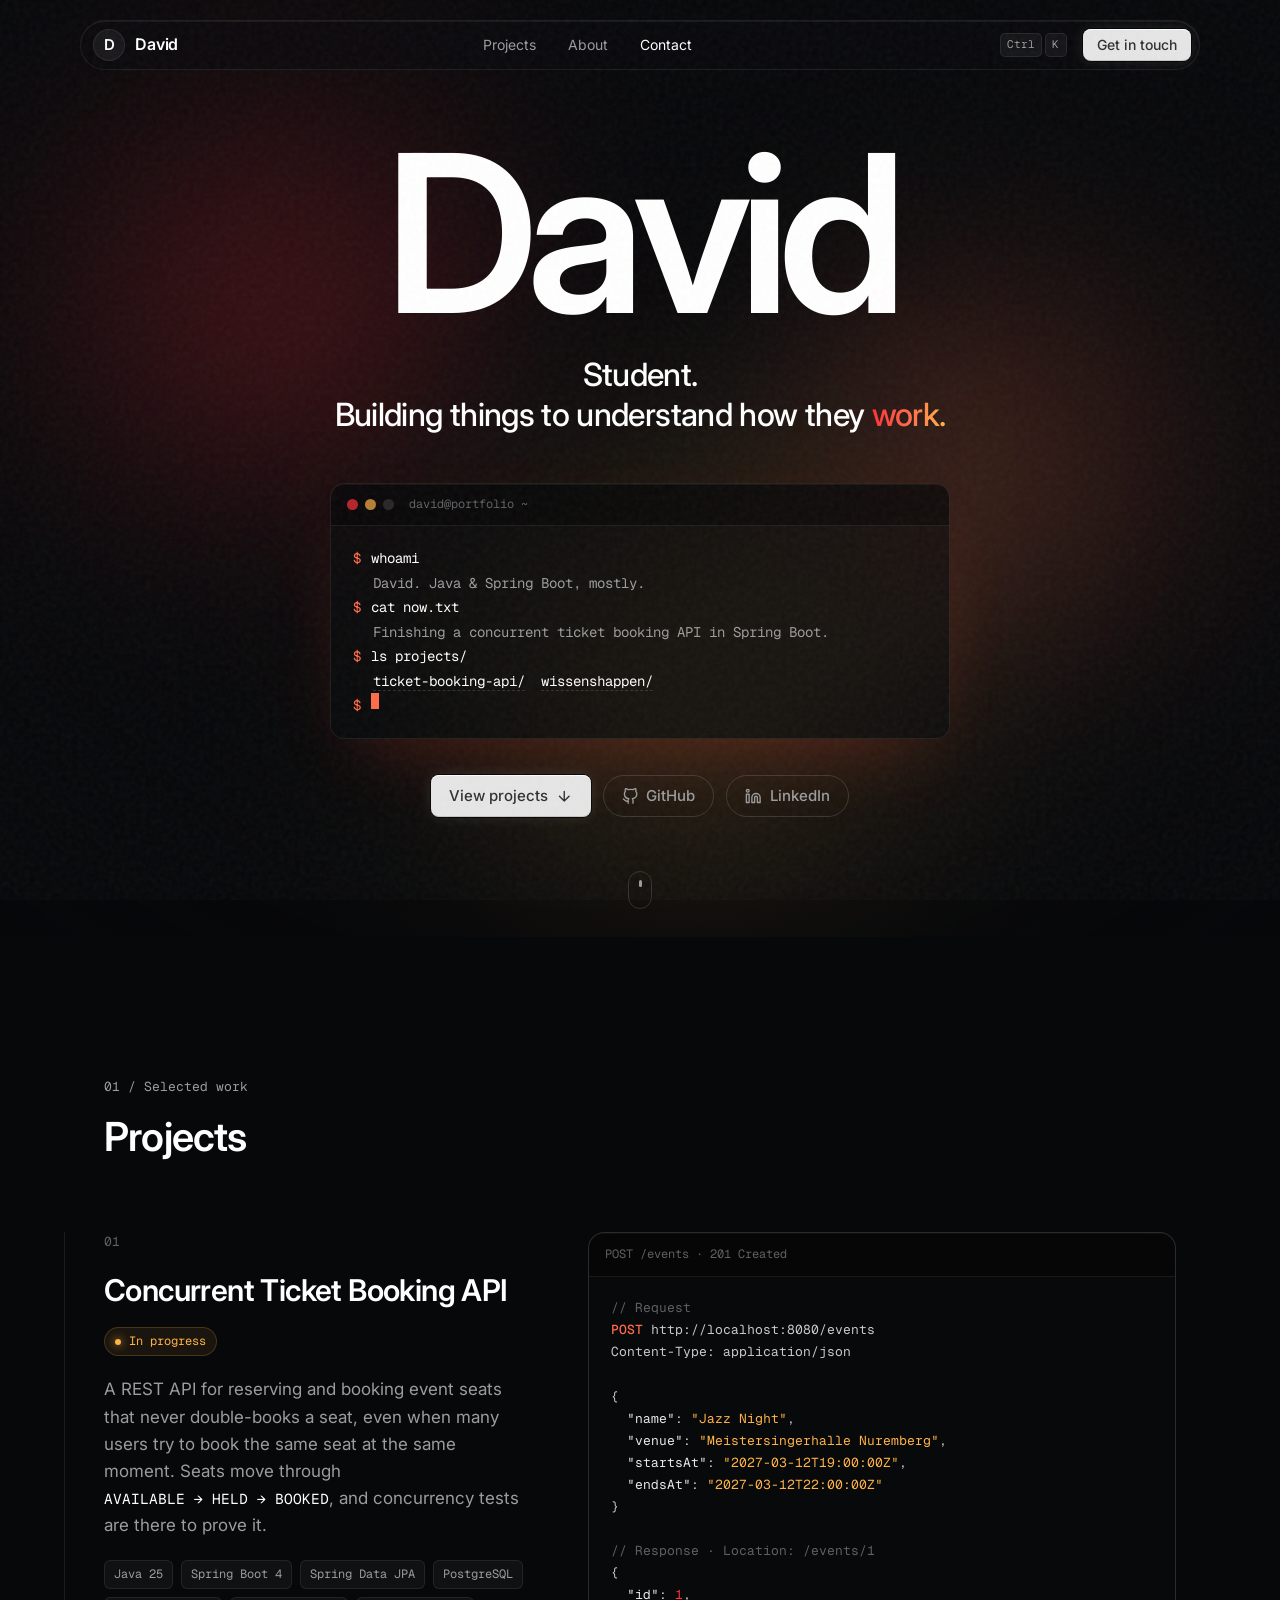
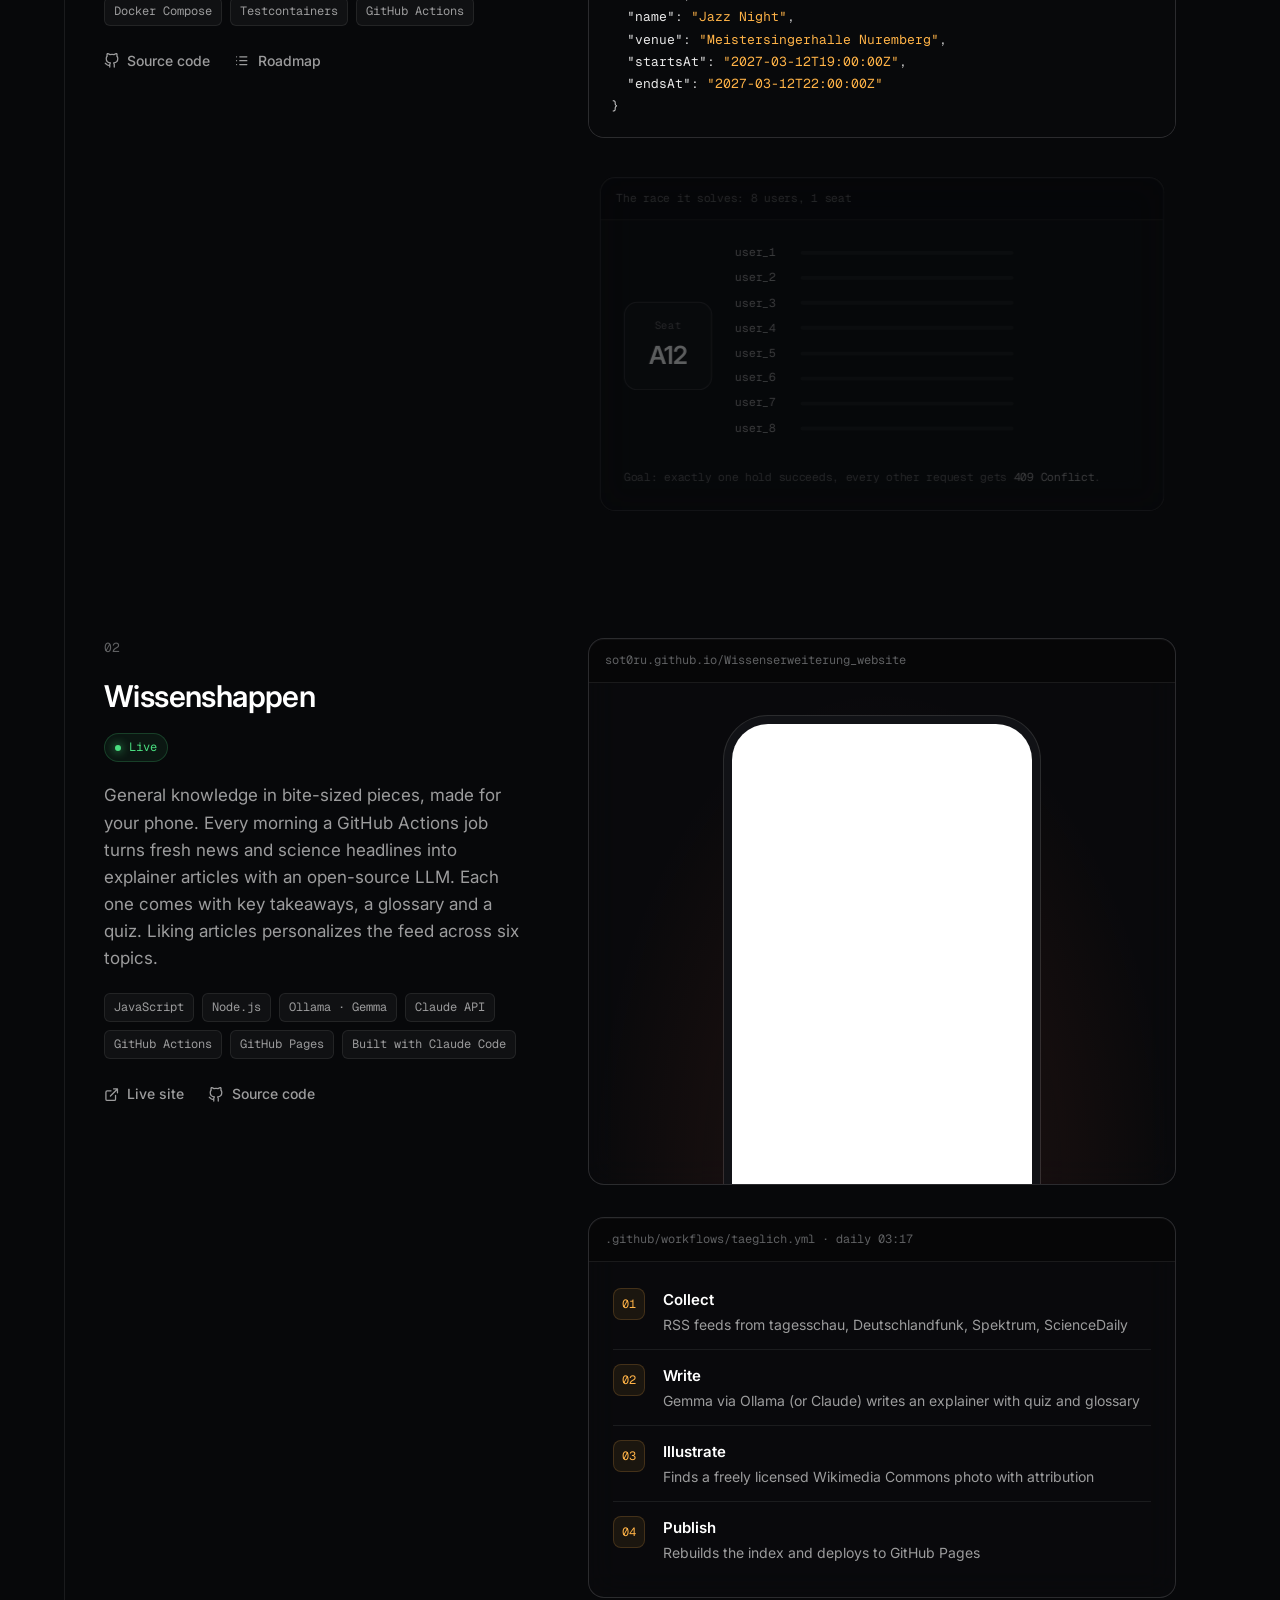
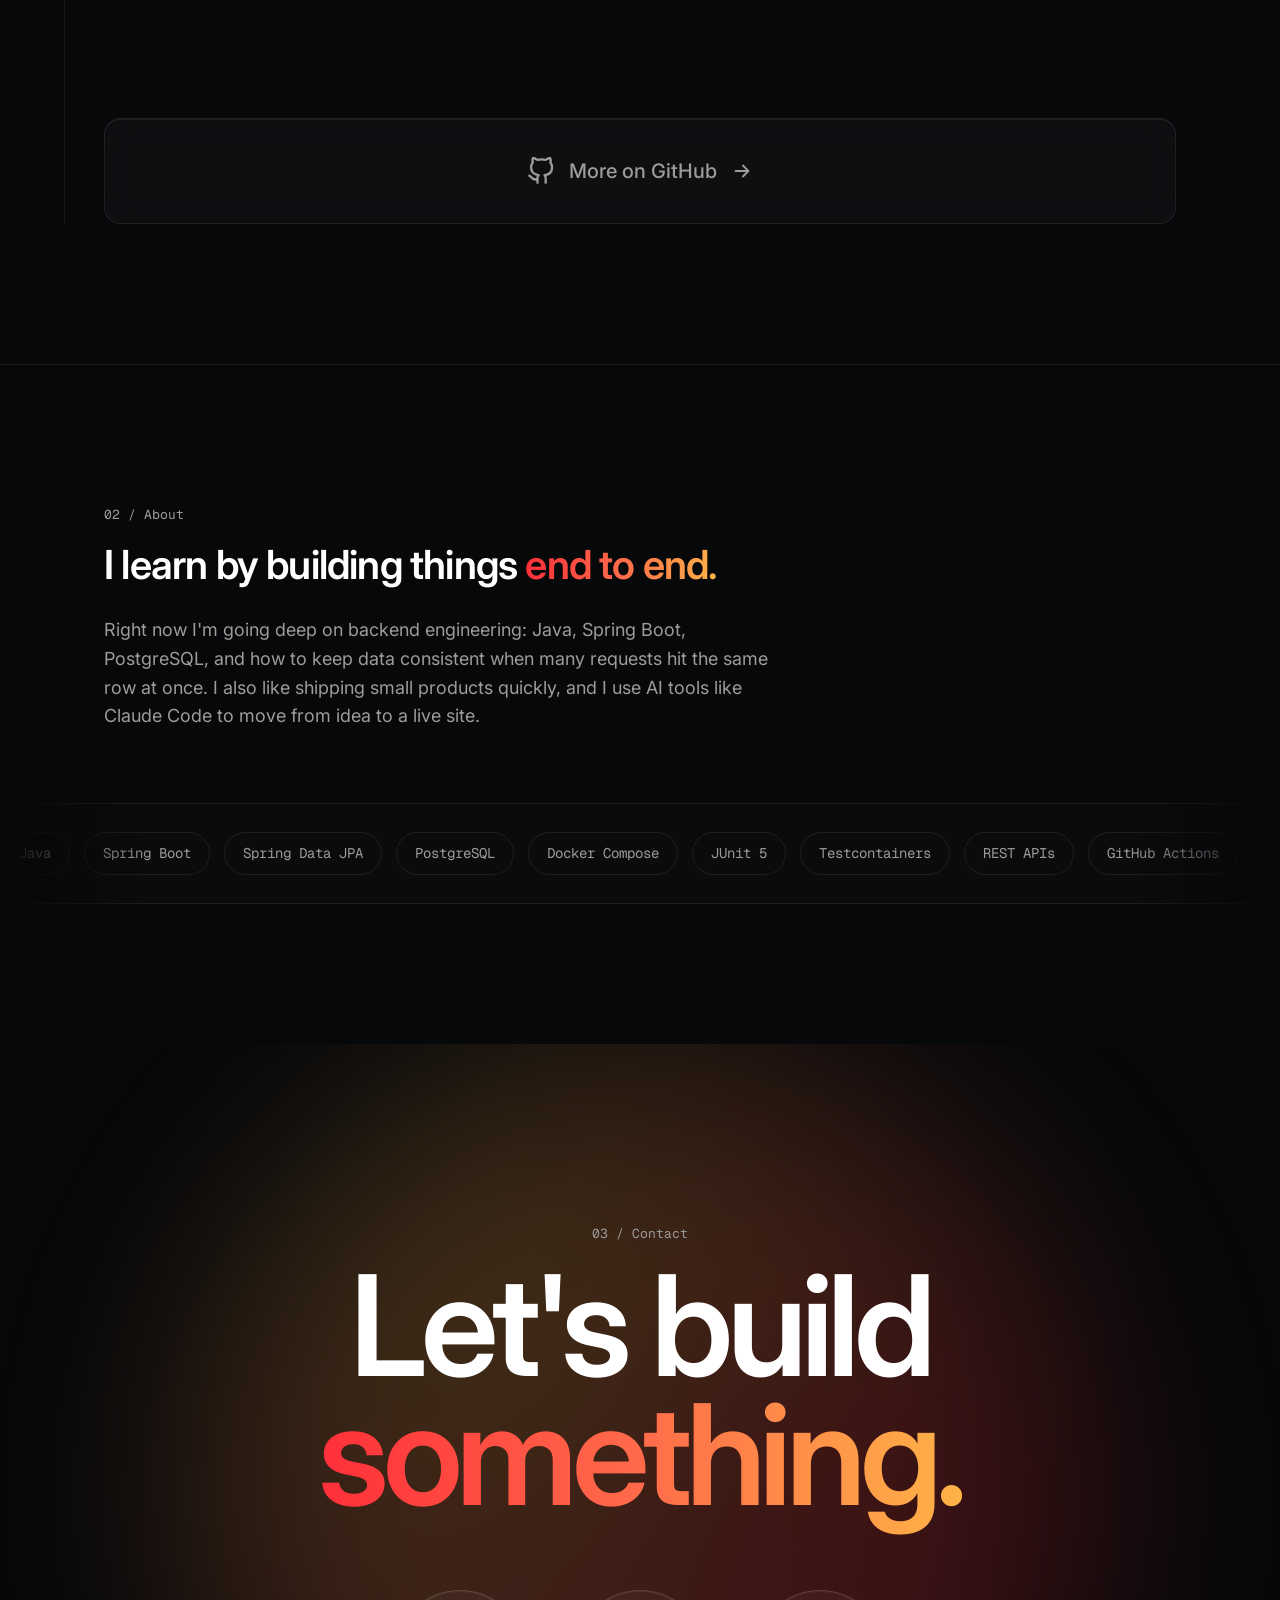
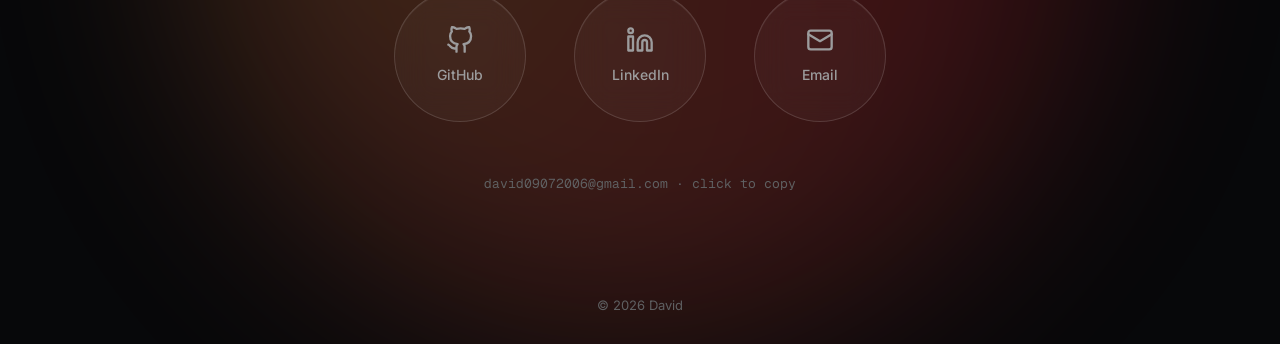
==== index.html @ 2ad9de33 "Add personal portfolio website Single-page portfolio with animated aurora hero, sticky project showc" ====
<!DOCTYPE html>
<html lang="en">
<head>
  <meta charset="UTF-8">
  <meta name="viewport" content="width=device-width, initial-scale=1.0">
  <title>David · Developer</title>
  <meta name="description" content="David builds backends and small products. Projects: a concurrent ticket booking API in Spring Boot and Wissenshappen, an AI-powered knowledge feed.">
  <meta name="theme-color" content="#07080a">
  <link rel="icon" href="favicon.svg" type="image/svg+xml">
  <link rel="preconnect" href="https://fonts.googleapis.com">
  <link rel="preconnect" href="https://fonts.gstatic.com" crossorigin>
  <link href="https://fonts.googleapis.com/css2?family=Inter:wght@400;500;600&family=Geist+Mono:wght@400;500&display=swap" rel="stylesheet">
  <link rel="stylesheet" href="styles.css">
  <script>document.documentElement.classList.add('js');</script>
</head>
<body>
  <div class="grain" aria-hidden="true"></div>

  <!-- Navigation -->
  <header class="nav glass">
    <a href="#top" class="nav__brand" aria-label="David, back to top">
      <span class="nav__logo">D</span>
      <span class="nav__name">David</span>
    </a>
    <nav class="nav__links" aria-label="Sections">
      <a href="#projects">Projects</a>
      <a href="#about">About</a>
      <a href="#contact">Contact</a>
    </nav>
    <div class="nav__actions">
      <button class="kbd-hint" type="button" data-palette-open aria-label="Open command menu">
        <kbd data-mod-key>⌘</kbd><kbd>K</kbd>
      </button>
      <a href="#contact" class="btn btn--key btn--sm">Get in touch</a>
    </div>
  </header>

  <main id="top">
    <!-- Hero -->
    <section class="hero" aria-labelledby="hero-name">
      <div class="aurora" aria-hidden="true">
        <div class="aurora__blade aurora__blade--1"></div>
        <div class="aurora__blade aurora__blade--2"></div>
        <div class="aurora__blade aurora__blade--3"></div>
        <div class="aurora__vignette"></div>
      </div>

      <div class="hero__content">
        <h1 class="hero__name" id="hero-name" aria-label="David">David</h1>

        <p class="hero__tagline">
          <span class="reveal" style="--d: 700ms">Student.</span><br>
          <span class="reveal" style="--d: 800ms">Building things to understand how they</span>&nbsp;<span class="reveal text-gradient" style="--d: 950ms">work.</span>
        </p>

        <div class="terminal glass reveal" style="--d: 1100ms">
          <div class="terminal__bar">
            <span class="dot"></span><span class="dot"></span><span class="dot"></span>
            <span class="terminal__title">david@portfolio ~</span>
          </div>
          <div class="terminal__body" id="terminal">
            <p class="t-line"><span class="t-prompt">$</span><span class="t-cmd">whoami</span></p>
            <p class="t-out">David. Java &amp; Spring Boot, mostly.</p>
            <p class="t-line"><span class="t-prompt">$</span><span class="t-cmd">cat now.txt</span></p>
            <p class="t-out">Finishing a concurrent ticket booking API in Spring Boot.</p>
            <p class="t-line"><span class="t-prompt">$</span><span class="t-cmd">ls projects/</span></p>
            <p class="t-out"><a href="#project-ticket">ticket-booking-api/</a>&nbsp;&nbsp;<a href="#project-wissen">wissenshappen/</a></p>
            <p class="t-line t-line--idle"><span class="t-prompt">$</span><span class="caret"></span></p>
          </div>
        </div>

        <div class="hero__ctas reveal" style="--d: 1300ms">
          <a href="#projects" class="btn btn--key">View projects
            <svg class="icon" viewBox="0 0 24 24" aria-hidden="true"><path d="M12 5v14M5 12l7 7 7-7"/></svg>
          </a>
          <a href="https://github.com/Sot0ru" class="btn btn--ghost" target="_blank" rel="noopener">
            <svg class="icon" viewBox="0 0 24 24" aria-hidden="true"><use href="#i-github"/></svg>GitHub
          </a>
          <a href="https://www.linkedin.com/in/david-tran-020411335/" class="btn btn--ghost" target="_blank" rel="noopener">
            <svg class="icon" viewBox="0 0 24 24" aria-hidden="true"><use href="#i-linkedin"/></svg>LinkedIn
          </a>
        </div>
      </div>

      <a href="#projects" class="scroll-cue" aria-label="Scroll to projects"><span></span></a>
    </section>

    <!-- Projects -->
    <section class="section projects" id="projects" aria-labelledby="projects-title">
      <div class="container">
        <header class="section__head reveal">
          <p class="eyebrow">01 / Selected work</p>
          <h2 class="section__title" id="projects-title">Projects</h2>
        </header>

        <div class="projects__list">
          <div class="projects__rail" aria-hidden="true"><div class="projects__rail-fill" id="rail-fill"></div></div>

          <!-- Project 1 -->
          <article class="project" id="project-ticket">
            <div class="project__info">
              <p class="project__num">01</p>
              <h3 class="project__title">Concurrent Ticket Booking API</h3>
              <span class="status status--progress"><span></span>In progress</span>
              <p class="project__desc">
                A REST API for reserving and booking event seats that never double-books a seat, even when many users
                try to book the same seat at the same moment. Seats move through
                <span class="mono">AVAILABLE → HELD → BOOKED</span>, and concurrency tests are there to prove it.
              </p>
              <ul class="chips" aria-label="Tech stack">
                <li>Java 25</li><li>Spring Boot 4</li><li>Spring Data JPA</li><li>PostgreSQL</li>
                <li>Docker Compose</li><li>Testcontainers</li><li>GitHub Actions</li>
              </ul>
              <div class="project__links">
                <a href="https://github.com/Sot0ru/ticket-booking-api" target="_blank" rel="noopener">
                  <svg class="icon" viewBox="0 0 24 24" aria-hidden="true"><use href="#i-github"/></svg>Source code
                </a>
                <a href="https://github.com/Sot0ru/ticket-booking-api#roadmap" target="_blank" rel="noopener">
                  <svg class="icon" viewBox="0 0 24 24" aria-hidden="true"><path d="M9 6h11M9 12h11M9 18h11M4 6h.01M4 12h.01M4 18h.01"/></svg>Roadmap
                </a>
              </div>
            </div>

            <div class="project__visuals">
              <figure class="panel glass">
                <figcaption class="panel__bar mono">POST /events · 201 Created</figcaption>
                <div class="code">
<pre><span class="c-dim">// Request</span>
<span class="c-key">POST</span> http://localhost:8080/events
Content-Type: application/json

{
  <span class="c-prop">"name"</span>: <span class="c-str">"Jazz Night"</span>,
  <span class="c-prop">"venue"</span>: <span class="c-str">"Meistersingerhalle Nuremberg"</span>,
  <span class="c-prop">"startsAt"</span>: <span class="c-str">"2027-03-12T19:00:00Z"</span>,
  <span class="c-prop">"endsAt"</span>: <span class="c-str">"2027-03-12T22:00:00Z"</span>
}

<span class="c-dim">// Response · Location: /events/1</span>
{
  <span class="c-prop">"id"</span>: <span class="c-num">1</span>,
  <span class="c-prop">"name"</span>: <span class="c-str">"Jazz Night"</span>,
  <span class="c-prop">"venue"</span>: <span class="c-str">"Meistersingerhalle Nuremberg"</span>,
  <span class="c-prop">"startsAt"</span>: <span class="c-str">"2027-03-12T19:00:00Z"</span>,
  <span class="c-prop">"endsAt"</span>: <span class="c-str">"2027-03-12T22:00:00Z"</span>
}</pre>
                </div>
              </figure>

              <figure class="panel glass">
                <figcaption class="panel__bar mono">The race it solves: 8 users, 1 seat</figcaption>
                <div class="race" id="race">
                  <div class="race__seat">
                    <span class="mono">Seat</span>
                    <strong>A12</strong>
                  </div>
                  <ol class="race__requests">
                    <li><span class="mono">user_1</span><span class="race__bar"></span><span class="race__res"></span></li>
                    <li><span class="mono">user_2</span><span class="race__bar"></span><span class="race__res"></span></li>
                    <li><span class="mono">user_3</span><span class="race__bar"></span><span class="race__res"></span></li>
                    <li><span class="mono">user_4</span><span class="race__bar"></span><span class="race__res"></span></li>
                    <li><span class="mono">user_5</span><span class="race__bar"></span><span class="race__res"></span></li>
                    <li><span class="mono">user_6</span><span class="race__bar"></span><span class="race__res"></span></li>
                    <li><span class="mono">user_7</span><span class="race__bar"></span><span class="race__res"></span></li>
                    <li><span class="mono">user_8</span><span class="race__bar"></span><span class="race__res"></span></li>
                  </ol>
                  <p class="race__note mono">Goal: exactly one hold succeeds, every other request gets <em>409 Conflict</em>.</p>
                </div>
              </figure>
            </div>
          </article>

          <!-- Project 2 -->
          <article class="project" id="project-wissen">
            <div class="project__info">
              <p class="project__num">02</p>
              <h3 class="project__title">Wissenshappen</h3>
              <span class="status status--live"><span></span>Live</span>
              <p class="project__desc">
                General knowledge in bite-sized pieces, made for your phone. Every morning a GitHub Actions job turns
                fresh news and science headlines into explainer articles with an open-source LLM. Each one comes with
                key takeaways, a glossary and a quiz. Liking articles personalizes the feed across six topics.
              </p>
              <ul class="chips" aria-label="Tech stack">
                <li>JavaScript</li><li>Node.js</li><li>Ollama · Gemma</li><li>Claude API</li>
                <li>GitHub Actions</li><li>GitHub Pages</li><li>Built with Claude Code</li>
              </ul>
              <div class="project__links">
                <a href="https://sot0ru.github.io/Wissenserweiterung_website/" target="_blank" rel="noopener">
                  <svg class="icon" viewBox="0 0 24 24" aria-hidden="true"><use href="#i-external"/></svg>Live site
                </a>
                <a href="https://github.com/Sot0ru/Wissenserweiterung_website" target="_blank" rel="noopener">
                  <svg class="icon" viewBox="0 0 24 24" aria-hidden="true"><use href="#i-github"/></svg>Source code
                </a>
              </div>
            </div>

            <div class="project__visuals">
              <figure class="panel panel--phone glass">
                <figcaption class="panel__bar mono">sot0ru.github.io/Wissenserweiterung_website</figcaption>
                <div class="phone">
                  <div class="phone__screen">
                    <iframe src="https://sot0ru.github.io/Wissenserweiterung_website/" title="Live preview of Wissenshappen" loading="lazy" tabindex="-1"></iframe>
                  </div>
                </div>
                <a class="panel__overlay" href="https://sot0ru.github.io/Wissenserweiterung_website/" target="_blank" rel="noopener">
                  Open live site
                  <svg class="icon" viewBox="0 0 24 24" aria-hidden="true"><use href="#i-external"/></svg>
                </a>
              </figure>

              <figure class="panel glass">
                <figcaption class="panel__bar mono">.github/workflows/taeglich.yml · daily 03:17</figcaption>
                <ol class="pipeline">
                  <li><span class="pipeline__step mono">01</span><div><strong>Collect</strong><p>RSS feeds from tagesschau, Deutschlandfunk, Spektrum, ScienceDaily</p></div></li>
                  <li><span class="pipeline__step mono">02</span><div><strong>Write</strong><p>Gemma via Ollama (or Claude) writes an explainer with quiz and glossary</p></div></li>
                  <li><span class="pipeline__step mono">03</span><div><strong>Illustrate</strong><p>Finds a freely licensed Wikimedia Commons photo with attribution</p></div></li>
                  <li><span class="pipeline__step mono">04</span><div><strong>Publish</strong><p>Rebuilds the index and deploys to GitHub Pages</p></div></li>
                </ol>
              </figure>
            </div>
          </article>

          <!-- More -->
          <a class="more glass reveal" href="https://github.com/Sot0ru" target="_blank" rel="noopener">
            <svg class="icon icon--lg" viewBox="0 0 24 24" aria-hidden="true"><use href="#i-github"/></svg>
            <span>More on GitHub</span>
            <svg class="icon more__arrow" viewBox="0 0 24 24" aria-hidden="true"><path d="M5 12h14M13 6l6 6-6 6"/></svg>
          </a>
        </div>
      </div>
    </section>

    <!-- About -->
    <section class="section about" id="about" aria-labelledby="about-title">
      <div class="container">
        <p class="eyebrow reveal">02 / About</p>
        <h2 class="section__title about__title reveal" id="about-title">
          I learn by building things <span class="text-gradient">end&nbsp;to&nbsp;end.</span>
        </h2>
        <p class="about__text reveal">
          Right now I'm going deep on backend engineering: Java, Spring Boot, PostgreSQL, and how to keep data
          consistent when many requests hit the same row at once. I also like shipping small products quickly,
          and I use AI tools like Claude Code to move from idea to a live site.
        </p>
      </div>

      <div class="marquee reveal" aria-label="Skills and tools">
        <ul class="marquee__track">
          <li>Java</li><li>Spring Boot</li><li>Spring Data JPA</li><li>PostgreSQL</li><li>Docker Compose</li>
          <li>JUnit 5</li><li>Testcontainers</li><li>REST APIs</li><li>GitHub Actions</li><li>JavaScript</li>
          <li>Node.js</li><li>HTML &amp; CSS</li><li>Git</li><li>Claude Code</li>
        </ul>
        <ul class="marquee__track" aria-hidden="true">
          <li>Java</li><li>Spring Boot</li><li>Spring Data JPA</li><li>PostgreSQL</li><li>Docker Compose</li>
          <li>JUnit 5</li><li>Testcontainers</li><li>REST APIs</li><li>GitHub Actions</li><li>JavaScript</li>
          <li>Node.js</li><li>HTML &amp; CSS</li><li>Git</li><li>Claude Code</li>
        </ul>
      </div>
    </section>

    <!-- Contact -->
    <section class="contact" id="contact" aria-labelledby="contact-title">
      <div class="contact__glow" aria-hidden="true"></div>
      <div class="contact__content">
        <p class="eyebrow reveal">03 / Contact</p>
        <h2 class="contact__title reveal" id="contact-title">Let's build<br><span class="text-gradient">something.</span></h2>
        <div class="contact__links">
          <a href="https://github.com/Sot0ru" class="orb glass reveal magnetic" target="_blank" rel="noopener">
            <svg class="icon icon--lg" viewBox="0 0 24 24" aria-hidden="true"><use href="#i-github"/></svg><span>GitHub</span>
          </a>
          <a href="https://www.linkedin.com/in/david-tran-020411335/" class="orb glass reveal magnetic" style="--d: 100ms" target="_blank" rel="noopener">
            <svg class="icon icon--lg" viewBox="0 0 24 24" aria-hidden="true"><use href="#i-linkedin"/></svg><span>LinkedIn</span>
          </a>
          <a href="mailto:david09072006@gmail.com" class="orb glass reveal magnetic" style="--d: 200ms">
            <svg class="icon icon--lg" viewBox="0 0 24 24" aria-hidden="true"><use href="#i-mail"/></svg><span>Email</span>
          </a>
        </div>
        <button class="copy-mail mono reveal" type="button" data-copy-email style="--d: 300ms">
          david09072006@gmail.com <span data-copy-label>· click to copy</span>
        </button>
      </div>
      <footer class="footer">© 2026 David</footer>
    </section>
  </main>

  <!-- Command palette -->
  <div class="palette" id="palette" role="dialog" aria-modal="true" aria-label="Command menu" hidden>
    <div class="palette__backdrop" data-palette-close></div>
    <div class="palette__box glass">
      <div class="palette__search">
        <svg class="icon" viewBox="0 0 24 24" aria-hidden="true"><circle cx="11" cy="11" r="7"/><path d="m20 20-3.5-3.5"/></svg>
        <input type="text" id="palette-input" placeholder="Type a command or search…" autocomplete="off" spellcheck="false" aria-controls="palette-list">
        <kbd>esc</kbd>
      </div>
      <ul class="palette__list" id="palette-list" role="listbox"></ul>
      <div class="palette__foot mono"><span>↑↓ navigate</span><span>↵ open</span><span>esc close</span></div>
    </div>
  </div>

  <div class="toast mono" id="toast" role="status" aria-live="polite"></div>

  <!-- Icon sprite -->
  <svg width="0" height="0" style="position:absolute" aria-hidden="true">
    <symbol id="i-github" viewBox="0 0 24 24"><path d="M9 19c-5 1.5-5-2.5-7-3m14 6v-3.87a3.37 3.37 0 0 0-.94-2.61c3.14-.35 6.44-1.54 6.44-7A5.44 5.44 0 0 0 20 4.77 5.07 5.07 0 0 0 19.91 1S18.73.65 16 2.48a13.38 13.38 0 0 0-7 0C6.27.65 5.09 1 5.09 1A5.07 5.07 0 0 0 5 4.77a5.44 5.44 0 0 0-1.5 3.78c0 5.42 3.3 6.61 6.44 7A3.37 3.37 0 0 0 9 18.13V22"/></symbol>
    <symbol id="i-linkedin" viewBox="0 0 24 24"><path d="M16 8a6 6 0 0 1 6 6v7h-4v-7a2 2 0 0 0-4 0v7h-4v-7a6 6 0 0 1 6-6zM2 9h4v12H2zM4 2a2 2 0 1 1 0 4 2 2 0 0 1 0-4z"/></symbol>
    <symbol id="i-mail" viewBox="0 0 24 24"><rect x="2" y="4" width="20" height="16" rx="2"/><path d="m22 7-10 6L2 7"/></symbol>
    <symbol id="i-external" viewBox="0 0 24 24"><path d="M15 3h6v6M10 14 21 3M18 13v6a2 2 0 0 1-2 2H5a2 2 0 0 1-2-2V8a2 2 0 0 1 2-2h6"/></symbol>
  </svg>

  <script src="script.js" defer></script>
</body>
</html>
---- styles.css ----
/* ==========================================================================
   Tokens
   ========================================================================== */
:root {
  --bg: #07080a;
  --bg-raised: #0b0c0f;
  --surface: rgba(255, 255, 255, 0.03);
  --surface-strong: rgba(255, 255, 255, 0.06);
  --border: rgba(255, 255, 255, 0.08);
  --border-strong: rgba(255, 255, 255, 0.14);
  --text: #ffffff;
  --text-muted: #9c9c9d;
  --text-dim: #5f6062;
  --crimson: #ff2f3a;
  --coral: #ff6b4a;
  --amber: #ffb347;
  --accent: var(--coral);
  --live: #4ade80;
  --gradient: linear-gradient(90deg, var(--crimson), var(--coral), var(--amber));
  --ease: cubic-bezier(0.22, 1, 0.36, 1);
  --font-sans: 'Inter', system-ui, -apple-system, 'Segoe UI', sans-serif;
  --font-mono: 'Geist Mono', 'JetBrains Mono', ui-monospace, 'Cascadia Code', monospace;
  --gutter: 24px;
  --max: 1120px;
  color-scheme: dark;
}

/* ==========================================================================
   Base
   ========================================================================== */
*, *::before, *::after { box-sizing: border-box; }

html { scroll-behavior: smooth; scroll-padding-top: 96px; }

body {
  margin: 0;
  background: var(--bg);
  color: var(--text);
  font-family: var(--font-sans);
  font-size: 16px;
  line-height: 1.6;
  -webkit-font-smoothing: antialiased;
  overflow-x: hidden;
}

h1, h2, h3, p, ul, ol, figure, pre { margin: 0; }
ul, ol { padding: 0; list-style: none; }
a { color: inherit; text-decoration: none; }
button { font: inherit; color: inherit; background: none; border: 0; cursor: pointer; }
kbd { font-family: var(--font-mono); }

::selection { background: rgba(255, 107, 74, 0.35); }

:focus-visible { outline: 2px solid var(--accent); outline-offset: 3px; border-radius: 6px; }

.mono { font-family: var(--font-mono); }

.text-gradient {
  background: var(--gradient);
  -webkit-background-clip: text;
  background-clip: text;
  color: transparent;
}

.container { width: 100%; max-width: var(--max); margin: 0 auto; padding: 0 var(--gutter); }

.icon {
  width: 1.1em; height: 1.1em; flex: none;
  fill: none; stroke: currentColor; stroke-width: 2; stroke-linecap: round; stroke-linejoin: round;
}
.icon--lg { width: 28px; height: 28px; }

.glass {
  background: var(--surface);
  -webkit-backdrop-filter: blur(16px);
  backdrop-filter: blur(16px);
  border: 1px solid var(--border);
  box-shadow: inset 0 1px 0 rgba(255, 255, 255, 0.06);
}

.grain {
  position: fixed; inset: 0; z-index: 100; pointer-events: none; opacity: 0.05;
  background-image: url("data:image/svg+xml;utf8,%3Csvg viewBox='0 0 200 200' xmlns='http://www.w3.org/2000/svg'%3E%3Cfilter id='n'%3E%3CfeTurbulence type='fractalNoise' baseFrequency='0.85' numOctaves='3' stitchTiles='stitch'/%3E%3C/filter%3E%3Crect width='100%25' height='100%25' filter='url(%23n)'/%3E%3C/svg%3E");
}

/* ==========================================================================
   Buttons
   ========================================================================== */
.btn {
  display: inline-flex; align-items: center; gap: 8px;
  padding: 12px 18px; border-radius: 8px;
  font-size: 15px; font-weight: 500; line-height: 1;
  transition: transform 0.15s var(--ease), box-shadow 0.15s var(--ease), background 0.2s, color 0.2s, border-color 0.2s;
}
.btn--sm { padding: 9px 14px; font-size: 14px; }

.btn--key {
  background: #e6e6e6; color: #2f3031;
  box-shadow:
    0 0 0 1px rgba(0, 0, 0, 0.8),
    0 0 14px rgba(255, 255, 255, 0.12),
    inset 0 1px 0 rgba(255, 255, 255, 0.9),
    inset 0 -1px 0 rgba(0, 0, 0, 0.15);
}
.btn--key:hover { background: #f2f2f2; }
.btn--key:active {
  transform: translateY(1px);
  box-shadow:
    0 0 0 1px rgba(0, 0, 0, 0.8),
    0 0 8px rgba(255, 255, 255, 0.06),
    inset 0 1px 0 rgba(255, 255, 255, 0.4),
    inset 0 2px 4px rgba(0, 0, 0, 0.15);
}

.btn--ghost { border: 1px solid var(--border-strong); border-radius: 999px; color: var(--text-muted); }
.btn--ghost:hover { color: var(--text); background: var(--surface-strong); border-color: rgba(255, 255, 255, 0.24); }

/* ==========================================================================
   Navigation
   ========================================================================== */
.nav {
  position: fixed; top: 20px; left: 50%; z-index: 50;
  transform: translateX(-50%);
  width: calc(100% - 2 * var(--gutter)); max-width: var(--max);
  display: flex; align-items: center; justify-content: space-between; gap: 16px;
  padding: 8px 8px 8px 12px; border-radius: 999px;
  background: rgba(10, 11, 14, 0.6);
}
.nav__brand { display: flex; align-items: center; gap: 10px; font-weight: 600; letter-spacing: -0.01em; }
.nav__logo {
  width: 32px; height: 32px; border-radius: 50%;
  display: grid; place-items: center; font-weight: 600; font-size: 15px;
  background: var(--surface-strong); border: 1px solid var(--border);
  transition: background 0.2s;
}
.nav__brand:hover .nav__logo { background: rgba(255, 255, 255, 0.12); }
.nav__links { display: flex; gap: 32px; font-size: 14px; color: var(--text-muted); }
.nav__links a { transition: color 0.2s; }
.nav__links a:hover, .nav__links a.is-active { color: var(--text); }
.nav__actions { display: flex; align-items: center; gap: 12px; }

.kbd-hint { display: flex; gap: 3px; padding: 4px; border-radius: 6px; transition: background 0.2s; }
.kbd-hint:hover { background: var(--surface-strong); }
.kbd-hint kbd, .palette kbd {
  min-width: 22px; padding: 2px 6px; border-radius: 5px;
  font-size: 11px; color: var(--text-muted); text-align: center;
  background: rgba(255, 255, 255, 0.05); border: 1px solid var(--border);
}

/* ==========================================================================
   Hero
   ========================================================================== */
.hero {
  position: relative; min-height: 100vh; min-height: 100svh;
  display: flex; flex-direction: column; align-items: center; justify-content: center;
  padding: 140px var(--gutter) 120px; overflow: hidden; isolation: isolate;
}

.aurora { position: absolute; inset: -10%; z-index: -1; pointer-events: none; transition: transform 0.6s var(--ease); }
.aurora__blade { position: absolute; border-radius: 50%; filter: blur(80px); mix-blend-mode: screen; opacity: 0.7; }
.aurora__blade--1 {
  top: 0; left: 0; width: 55vw; height: 55vw;
  background: radial-gradient(circle, rgba(255, 47, 58, 0.45), transparent 70%);
  animation: drift-1 22s ease-in-out infinite alternate;
}
.aurora__blade--2 {
  top: 25%; right: 0; width: 60vw; height: 42vw;
  background: radial-gradient(circle, rgba(255, 107, 74, 0.35), transparent 70%);
  animation: drift-2 18s ease-in-out infinite alternate;
}
.aurora__blade--3 {
  bottom: 0; left: 25%; width: 70vw; height: 50vw;
  background: radial-gradient(circle, rgba(255, 179, 71, 0.28), transparent 70%);
  animation: drift-3 15s ease-in-out infinite alternate;
}
.aurora__vignette { position: absolute; inset: 0; background: radial-gradient(ellipse at center, transparent 30%, var(--bg) 85%); }

@keyframes drift-1 {
  from { transform: translate(0, 0) rotate(0deg) scale(1.1); opacity: 0.8; }
  to   { transform: translate(10vw, 6vh) rotate(15deg) scale(0.9); opacity: 0.45; }
}
@keyframes drift-2 {
  from { transform: translate(0, 0) rotate(0deg) scale(1.1); opacity: 0.7; }
  to   { transform: translate(-10vw, 10vh) rotate(-10deg) scale(0.95); opacity: 0.35; }
}
@keyframes drift-3 {
  from { transform: translate(0, 0) rotate(0deg) scale(1.2); opacity: 0.6; }
  to   { transform: translate(5vw, -10vh) rotate(6deg) scale(0.85); opacity: 0.25; }
}

.hero__content { width: 100%; max-width: 760px; display: flex; flex-direction: column; align-items: center; text-align: center; }

.hero__name {
  font-size: clamp(96px, 20vw, 220px) !important;
  font-weight: 600; line-height: 0.85; letter-spacing: -0.055em;
  margin-bottom: 28px; user-select: none;
}
.hero__name .letter {
  display: inline-block; opacity: 0; transform: translateY(0.35em) scale(0.92); filter: blur(8px);
  animation: letter-in 0.9s var(--ease) forwards;
  animation-delay: calc(var(--i) * 90ms + 150ms);
}
@keyframes letter-in { to { opacity: 1; transform: none; filter: blur(0); } }

.hero__tagline {
  font-size: clamp(22px, 3.2vw, 32px); font-weight: 500; letter-spacing: -0.02em; line-height: 1.25;
  margin-bottom: 48px; text-wrap: balance;
}

/* Terminal */
.terminal { width: 100%; max-width: 620px; border-radius: 14px; overflow: hidden; text-align: left; background: rgba(10, 11, 14, 0.55); box-shadow: 0 30px 80px -30px rgba(255, 60, 40, 0.25), inset 0 1px 0 rgba(255, 255, 255, 0.06); }
.terminal__bar { display: flex; align-items: center; gap: 7px; padding: 11px 16px; border-bottom: 1px solid var(--border); background: rgba(0, 0, 0, 0.3); }
.terminal__bar .dot { width: 11px; height: 11px; border-radius: 50%; background: rgba(255, 255, 255, 0.12); }
.terminal__bar .dot:first-child { background: rgba(255, 47, 58, 0.7); }
.terminal__bar .dot:nth-child(2) { background: rgba(255, 179, 71, 0.7); }
.terminal__title { margin-left: 8px; font-family: var(--font-mono); font-size: 12px; color: var(--text-dim); }
.terminal__body { padding: 20px 22px; font-family: var(--font-mono); font-size: 14px; line-height: 1.75; min-height: 196px; }
.t-line { display: flex; white-space: pre; }
.t-prompt { color: var(--accent); margin-right: 10px; }
.t-out { color: var(--text-muted); padding-left: 20px; }
.t-out a { color: var(--text); border-bottom: 1px dashed var(--border-strong); transition: color 0.2s, border-color 0.2s; }
.t-out a:hover { color: var(--amber); border-color: var(--amber); }
.caret { display: inline-block; width: 8px; height: 1.15em; background: var(--accent); vertical-align: text-bottom; animation: blink 1s step-end infinite; }
@keyframes blink { 50% { opacity: 0; } }

/* Terminal typing states (JS-driven) */
.js .terminal.is-typing .t-line, .js .terminal.is-typing .t-out { display: none; }
.js .terminal.is-typing .is-shown { display: flex; }
.js .terminal.is-typing .t-out.is-shown { display: block; }

.hero__ctas { display: flex; flex-wrap: wrap; justify-content: center; gap: 12px; margin-top: 36px; }

.scroll-cue {
  position: absolute; bottom: 28px; left: 50%; transform: translateX(-50%);
  width: 24px; height: 38px; border: 1px solid var(--border-strong); border-radius: 999px;
}
.scroll-cue span {
  position: absolute; top: 8px; left: 50%; width: 3px; height: 7px; margin-left: -1.5px;
  border-radius: 2px; background: var(--text-muted);
  animation: cue 2s var(--ease) infinite;
}
@keyframes cue { 0% { opacity: 0; transform: translateY(0); } 30% { opacity: 1; } 100% { opacity: 0; transform: translateY(12px); } }

/* ==========================================================================
   Sections
   ========================================================================== */
.section { position: relative; padding: 140px 0; }
.section__head { margin-bottom: 72px; }
.eyebrow { font-family: var(--font-mono); font-size: 13px; color: var(--text-muted); margin-bottom: 16px; }
.section__title { font-size: 40px !important; font-weight: 600; letter-spacing: -0.02em; line-height: 1.15; }

/* Projects */
.projects__list { position: relative; display: flex; flex-direction: column; gap: 120px; }
.projects__rail { position: absolute; left: -40px; top: 0; bottom: 0; width: 1px; background: var(--border); }
.projects__rail-fill { position: absolute; top: 0; left: -1px; width: 3px; height: 0; border-radius: 3px; background: linear-gradient(180deg, var(--crimson), var(--amber)); }

.project { display: grid; grid-template-columns: 5fr 7fr; gap: 64px; align-items: start; }
.project__info { position: sticky; top: 120px; display: flex; flex-direction: column; align-items: flex-start; gap: 20px; }
.project__num { font-family: var(--font-mono); font-size: 13px; color: var(--text-dim); }
.project__title { font-size: 30px !important; font-weight: 600; letter-spacing: -0.02em; line-height: 1.15; }
.project__desc { font-size: 17px; color: var(--text-muted); }
.project__desc .mono { font-size: 0.85em; color: var(--text); white-space: nowrap; }

.status {
  display: inline-flex; align-items: center; gap: 8px; padding: 4px 10px; border-radius: 999px;
  font-family: var(--font-mono); font-size: 12px;
}
.status span { width: 6px; height: 6px; border-radius: 50%; background: currentColor; box-shadow: 0 0 10px currentColor; }
.status--progress { color: var(--amber); background: rgba(255, 179, 71, 0.08); border: 1px solid rgba(255, 179, 71, 0.2); }
.status--live { color: var(--live); background: rgba(74, 222, 128, 0.07); border: 1px solid rgba(74, 222, 128, 0.2); }
.status--progress span { animation: pulse 2s ease-in-out infinite; }
@keyframes pulse { 50% { opacity: 0.35; } }

.chips { display: flex; flex-wrap: wrap; gap: 8px; }
.chips li {
  padding: 4px 9px; border-radius: 6px; font-family: var(--font-mono); font-size: 12px; color: var(--text-muted);
  background: rgba(255, 255, 255, 0.04); border: 1px solid var(--border);
  transition: color 0.3s, border-color 0.3s;
}
.project.is-active .chips li { color: #d6d6d7; border-color: var(--border-strong); }

.project__links { display: flex; flex-wrap: wrap; gap: 24px; padding-top: 4px; }
.project__links a { display: inline-flex; align-items: center; gap: 8px; font-size: 14px; font-weight: 500; color: var(--text-muted); transition: color 0.2s; }
.project__links a:hover { color: var(--text); }

.project__visuals { display: flex; flex-direction: column; gap: 32px; }

.panel {
  position: relative; border-radius: 16px; overflow: hidden; background: rgba(10, 11, 14, 0.7);
  border-color: var(--border-strong);
  --x: 50%; --y: 50%;
}
.panel::after {
  content: ''; position: absolute; inset: 0; pointer-events: none; opacity: 0; transition: opacity 0.3s;
  background: radial-gradient(420px circle at var(--x) var(--y), rgba(255, 107, 74, 0.1), transparent 60%);
}
.panel:hover::after { opacity: 1; }
.js .panel { opacity: 0.35; transform: scale(0.96); transition: opacity 0.6s var(--ease), transform 0.6s var(--ease); }
.js .panel.is-active { opacity: 1; transform: none; }

.panel__bar { padding: 12px 16px; font-size: 12px; color: var(--text-dim); border-bottom: 1px solid var(--border); background: rgba(0, 0, 0, 0.35); white-space: nowrap; overflow: hidden; text-overflow: ellipsis; }

.code { padding: 20px 22px; overflow-x: auto; background: #08090b; }
.code pre { font-family: var(--font-mono); font-size: 13px; line-height: 1.7; color: #c9c9ca; }
.c-dim { color: var(--text-dim); }
.c-key { color: var(--coral); font-weight: 500; }
.c-prop { color: #e8e8e8; }
.c-str { color: var(--amber); }
.c-num { color: var(--crimson); }

/* Race visual */
.race { padding: 24px; display: grid; grid-template-columns: auto 1fr; gap: 12px 24px; align-items: center; }
.race__seat {
  grid-row: span 2; width: 92px; height: 92px; border-radius: 14px;
  display: flex; flex-direction: column; align-items: center; justify-content: center; gap: 2px;
  border: 1px solid var(--border-strong); background: rgba(255, 255, 255, 0.03);
  transition: border-color 0.4s, box-shadow 0.4s;
}
.race__seat .mono { font-size: 11px; color: var(--text-dim); }
.race__seat strong { font-size: 26px; font-weight: 600; letter-spacing: -0.02em; }
.race.is-won .race__seat { border-color: rgba(255, 179, 71, 0.6); box-shadow: 0 0 32px -6px rgba(255, 107, 74, 0.5); }

.race__requests { display: flex; flex-direction: column; gap: 7px; }
.race__requests li { display: grid; grid-template-columns: 56px 1fr 120px; align-items: center; gap: 12px; font-size: 12px; color: var(--text-muted); }
.race__bar { position: relative; height: 4px; border-radius: 4px; background: rgba(255, 255, 255, 0.06); overflow: hidden; }
.race__bar::after { content: ''; position: absolute; inset: 0; transform-origin: left; transform: scaleX(var(--p, 0)); background: rgba(255, 255, 255, 0.25); border-radius: inherit; transition: transform var(--t, 0.8s) var(--ease); }
.race__res { font-family: var(--font-mono); font-size: 12px; opacity: 0; transition: opacity 0.3s; white-space: nowrap; }
.race__requests li.is-done .race__res { opacity: 1; }
.race__requests li.is-win .race__bar::after { background: var(--gradient); }
.race__requests li.is-win .race__res { color: var(--amber); }
.race__requests li.is-lose .race__res { color: var(--text-dim); }
.race__note { grid-column: 1 / -1; margin-top: 8px; font-size: 12px; color: var(--text-dim); }
.race__note em { font-style: normal; color: var(--text-muted); }

/* Phone preview */
.panel--phone { display: flex; flex-direction: column; }
.phone { padding: 32px 24px 0; display: flex; justify-content: center; background: radial-gradient(ellipse at 50% 100%, rgba(255, 107, 74, 0.12), transparent 70%); }
.phone__screen {
  position: relative; width: 300px; height: 460px; overflow: hidden;
  border: 1px solid var(--border-strong); border-bottom: 0; border-radius: 36px 36px 0 0;
  background: #fff; box-shadow: 0 0 0 8px #111216, 0 0 0 9px var(--border-strong);
  margin-top: 9px;
}
.phone__screen iframe {
  position: absolute; top: 0; left: 0; width: 390px; height: 598px; border: 0;
  transform: scale(0.7692); transform-origin: 0 0; pointer-events: none;
}
.panel__overlay {
  position: absolute; inset: 41px 0 0; display: flex; align-items: center; justify-content: center; gap: 8px;
  font-size: 14px; font-weight: 500; opacity: 0; background: rgba(7, 8, 10, 0.55);
  -webkit-backdrop-filter: blur(2px); backdrop-filter: blur(2px); transition: opacity 0.3s var(--ease);
}
.panel--phone:hover .panel__overlay, .panel__overlay:focus-visible { opacity: 1; }

/* Pipeline */
.pipeline { padding: 12px 24px 20px; }
.pipeline li { position: relative; display: flex; gap: 18px; padding: 14px 0; }
.pipeline li + li { border-top: 1px solid var(--border); }
.pipeline__step { flex: none; width: 32px; height: 32px; border-radius: 8px; display: grid; place-items: center; font-size: 12px; color: var(--amber); background: rgba(255, 179, 71, 0.08); border: 1px solid rgba(255, 179, 71, 0.18); }
.pipeline strong { display: block; font-size: 15px; font-weight: 600; margin-bottom: 2px; }
.pipeline p { font-size: 14px; color: var(--text-muted); line-height: 1.5; }

/* More tile */
.more {
  display: flex; align-items: center; justify-content: center; gap: 14px;
  padding: 36px; border-radius: 16px; font-size: 20px; font-weight: 500; color: var(--text-muted);
  transition: color 0.3s, background 0.3s, border-color 0.3s;
}
.more:hover { color: var(--text); background: var(--surface-strong); border-color: var(--border-strong); }
.more__arrow { transition: transform 0.3s var(--ease); }
.more:hover .more__arrow { transform: translateX(6px); }

/* About */
.about { border-top: 1px solid var(--border); overflow: hidden; }
.about__title { max-width: 760px; margin-bottom: 28px; }
.about__text { max-width: 680px; font-size: 18px; color: var(--text-muted); margin-bottom: 72px; }

.marquee {
  position: relative; display: flex; overflow: hidden; padding: 28px 0;
  border-block: 1px solid var(--border); background: rgba(255, 255, 255, 0.015);
  -webkit-mask-image: linear-gradient(90deg, transparent, #000 12%, #000 88%, transparent);
  mask-image: linear-gradient(90deg, transparent, #000 12%, #000 88%, transparent);
}
.marquee__track { display: flex; flex: none; gap: 14px; padding-right: 14px; animation: marquee 40s linear infinite; }
.marquee:hover .marquee__track { animation-play-state: paused; }
.marquee__track li {
  padding: 9px 18px; border-radius: 999px; white-space: nowrap;
  font-family: var(--font-mono); font-size: 14px; color: var(--text-muted);
  border: 1px solid var(--border); transition: color 0.2s, border-color 0.2s;
}
.marquee__track li:hover { color: var(--text); border-color: rgba(255, 107, 74, 0.5); }
@keyframes marquee { to { transform: translateX(-100%); } }

/* Contact */
.contact {
  position: relative; min-height: 100vh; min-height: 100svh; overflow: hidden;
  display: flex; flex-direction: column; align-items: center; justify-content: center;
  padding: 140px var(--gutter) 100px; text-align: center; isolation: isolate;
}
.contact__glow {
  position: absolute; top: 50%; left: 50%; z-index: -1; width: min(900px, 140vw); aspect-ratio: 1;
  transform: translate(-50%, -50%); border-radius: 50%; filter: blur(110px); opacity: 0.22;
  background: conic-gradient(from 90deg, var(--crimson), var(--coral), var(--amber), var(--crimson));
  animation: spin 30s linear infinite;
}
@keyframes spin { to { transform: translate(-50%, -50%) rotate(360deg); } }
.contact__content { display: flex; flex-direction: column; align-items: center; }
.contact__title { font-size: clamp(64px, 11vw, 140px) !important; font-weight: 600; letter-spacing: -0.045em; line-height: 0.92; margin-bottom: 72px; }
.contact__links { display: flex; flex-wrap: wrap; justify-content: center; gap: 28px 48px; }
.orb {
  width: 132px; height: 132px; border-radius: 50%;
  display: flex; flex-direction: column; align-items: center; justify-content: center; gap: 10px;
  color: var(--text-muted); border-color: var(--border-strong);
  transition: transform 0.25s var(--ease), color 0.2s, background 0.2s, border-color 0.2s, box-shadow 0.3s;
}
.orb span { font-size: 14px; font-weight: 500; }
.orb:hover { color: var(--text); background: var(--surface-strong); border-color: rgba(255, 107, 74, 0.45); box-shadow: 0 0 40px -10px rgba(255, 107, 74, 0.5), inset 0 1px 0 rgba(255, 255, 255, 0.08); }

.copy-mail { margin-top: 44px; padding: 8px 12px; border-radius: 8px; font-size: 13px; color: var(--text-dim); transition: color 0.2s, background 0.2s; }
.copy-mail:hover { color: var(--text-muted); background: var(--surface); }

.footer { position: absolute; bottom: 28px; left: 0; right: 0; font-size: 13px; color: var(--text-dim); }

/* ==========================================================================
   Reveal on scroll
   ========================================================================== */
.js .reveal {
  opacity: 0; transform: translateY(16px); filter: blur(6px);
  transition: opacity 0.8s var(--ease), transform 0.8s var(--ease), filter 0.8s var(--ease);
  transition-delay: var(--d, 0ms);
}
.js .reveal.is-visible { opacity: 1; transform: none; filter: blur(0); }
.js .orb.reveal.is-visible { transition: opacity 0.8s var(--ease) var(--d, 0ms), filter 0.8s var(--ease) var(--d, 0ms), transform 0.25s var(--ease), color 0.2s, background 0.2s, border-color 0.2s, box-shadow 0.3s; }

/* ==========================================================================
   Command palette
   ========================================================================== */
.palette { position: fixed; inset: 0; z-index: 200; display: flex; justify-content: center; padding: 15vh var(--gutter) 0; }
.palette[hidden] { display: none; }
.palette__backdrop { position: absolute; inset: 0; background: rgba(4, 5, 6, 0.6); -webkit-backdrop-filter: blur(4px); backdrop-filter: blur(4px); animation: fade 0.2s var(--ease); }
.palette__box {
  position: relative; width: 100%; max-width: 560px; align-self: flex-start;
  border-radius: 14px; overflow: hidden; background: rgba(14, 15, 18, 0.88);
  border-color: var(--border-strong);
  box-shadow: 0 40px 100px -20px rgba(0, 0, 0, 0.8), 0 0 60px -20px rgba(255, 80, 50, 0.25), inset 0 1px 0 rgba(255, 255, 255, 0.06);
  animation: pop 0.25s var(--ease);
}
@keyframes fade { from { opacity: 0; } }
@keyframes pop { from { opacity: 0; transform: translateY(-8px) scale(0.98); } }
.palette__search { display: flex; align-items: center; gap: 12px; padding: 16px 18px; border-bottom: 1px solid var(--border); color: var(--text-muted); }
.palette__search input { flex: 1; min-width: 0; background: none; border: 0; outline: 0; font: inherit; font-size: 16px; color: var(--text); }
.palette__search input::placeholder { color: var(--text-dim); }
.palette__list { max-height: 340px; overflow-y: auto; padding: 8px; }
.palette__group { padding: 10px 10px 6px; font-family: var(--font-mono); font-size: 11px; color: var(--text-dim); text-transform: uppercase; letter-spacing: 0.06em; }
.palette__item { display: flex; align-items: center; gap: 12px; padding: 10px 12px; border-radius: 8px; font-size: 14px; color: var(--text-muted); cursor: pointer; }
.palette__item .icon { color: var(--text-dim); }
.palette__item span:first-of-type { flex: 1; }
.palette__item small { font-family: var(--font-mono); font-size: 11px; color: var(--text-dim); }
.palette__item[aria-selected='true'] { color: var(--text); background: linear-gradient(90deg, rgba(255, 47, 58, 0.16), rgba(255, 107, 74, 0.06)); box-shadow: inset 2px 0 0 var(--coral); }
.palette__item[aria-selected='true'] .icon { color: var(--coral); }
.palette__empty { padding: 24px; text-align: center; font-size: 14px; color: var(--text-dim); }
.palette__foot { display: flex; gap: 18px; padding: 10px 18px; font-size: 11px; color: var(--text-dim); border-top: 1px solid var(--border); }

/* Toast */
.toast {
  position: fixed; bottom: 28px; left: 50%; z-index: 300; padding: 10px 16px; border-radius: 999px;
  font-size: 13px; color: var(--text); background: rgba(20, 21, 25, 0.92); border: 1px solid var(--border-strong);
  transform: translate(-50%, 20px); opacity: 0; pointer-events: none; transition: opacity 0.3s var(--ease), transform 0.3s var(--ease);
}
.toast.is-visible { opacity: 1; transform: translate(-50%, 0); }

/* ==========================================================================
   Responsive
   ========================================================================== */
@media (max-width: 1240px) {
  .projects__rail { display: none; }
}

@media (max-width: 960px) {
  .project { grid-template-columns: 1fr; gap: 40px; }
  .project__info { position: static; }
  .projects__list { gap: 96px; }
  .js .panel { opacity: 1; transform: none; }
}

@media (max-width: 720px) {
  :root { --gutter: 16px; }
  .section { padding: 96px 0; }
  .section__head { margin-bottom: 48px; }
  .section__title { font-size: 32px !important; }
  .nav { top: 12px; }
  .nav__links, .kbd-hint { display: none; }
  .hero { padding-top: 120px; }
  .hero__tagline { margin-bottom: 36px; }
  .terminal__body { font-size: 12.5px; padding: 16px; min-height: 180px; }
  .t-out { padding-left: 0; }
  .t-line { white-space: normal; }
  .hero__ctas .btn { flex: 1 1 auto; justify-content: center; }
  .project__title { font-size: 26px !important; }
  .project__desc .mono { white-space: normal; }
  .code { padding: 16px; }
  .code pre { font-size: 11.5px; }
  .race { grid-template-columns: 1fr; padding: 20px 16px; }
  .race__seat { grid-row: auto; flex-direction: row; width: auto; height: auto; padding: 10px; gap: 10px; }
  .race__requests li { grid-template-columns: 48px 1fr 104px; gap: 10px; }
  .phone__screen { width: 260px; height: 400px; }
  .phone__screen iframe { transform: scale(0.6667); }
  .panel__overlay { opacity: 1; inset: auto 12px 12px; height: auto; padding: 10px; border-radius: 999px; background: rgba(7, 8, 10, 0.8); }
  .about__text { font-size: 16px; margin-bottom: 56px; }
  .contact { padding-top: 120px; }
  .contact__links { gap: 16px; }
  .orb { width: 104px; height: 104px; }
  .palette { padding-top: 10vh; }
}

@media (prefers-reduced-motion: reduce) {
  html { scroll-behavior: auto; }
  *, *::before, *::after { animation-duration: 0.01ms !important; animation-iteration-count: 1 !important; transition-duration: 0.01ms !important; }
  .hero__name .letter { opacity: 1; transform: none; filter: none; }
  .js .reveal { opacity: 1; transform: none; filter: none; }
  .marquee__track { animation: none; }
  .caret { animation: none; }
}
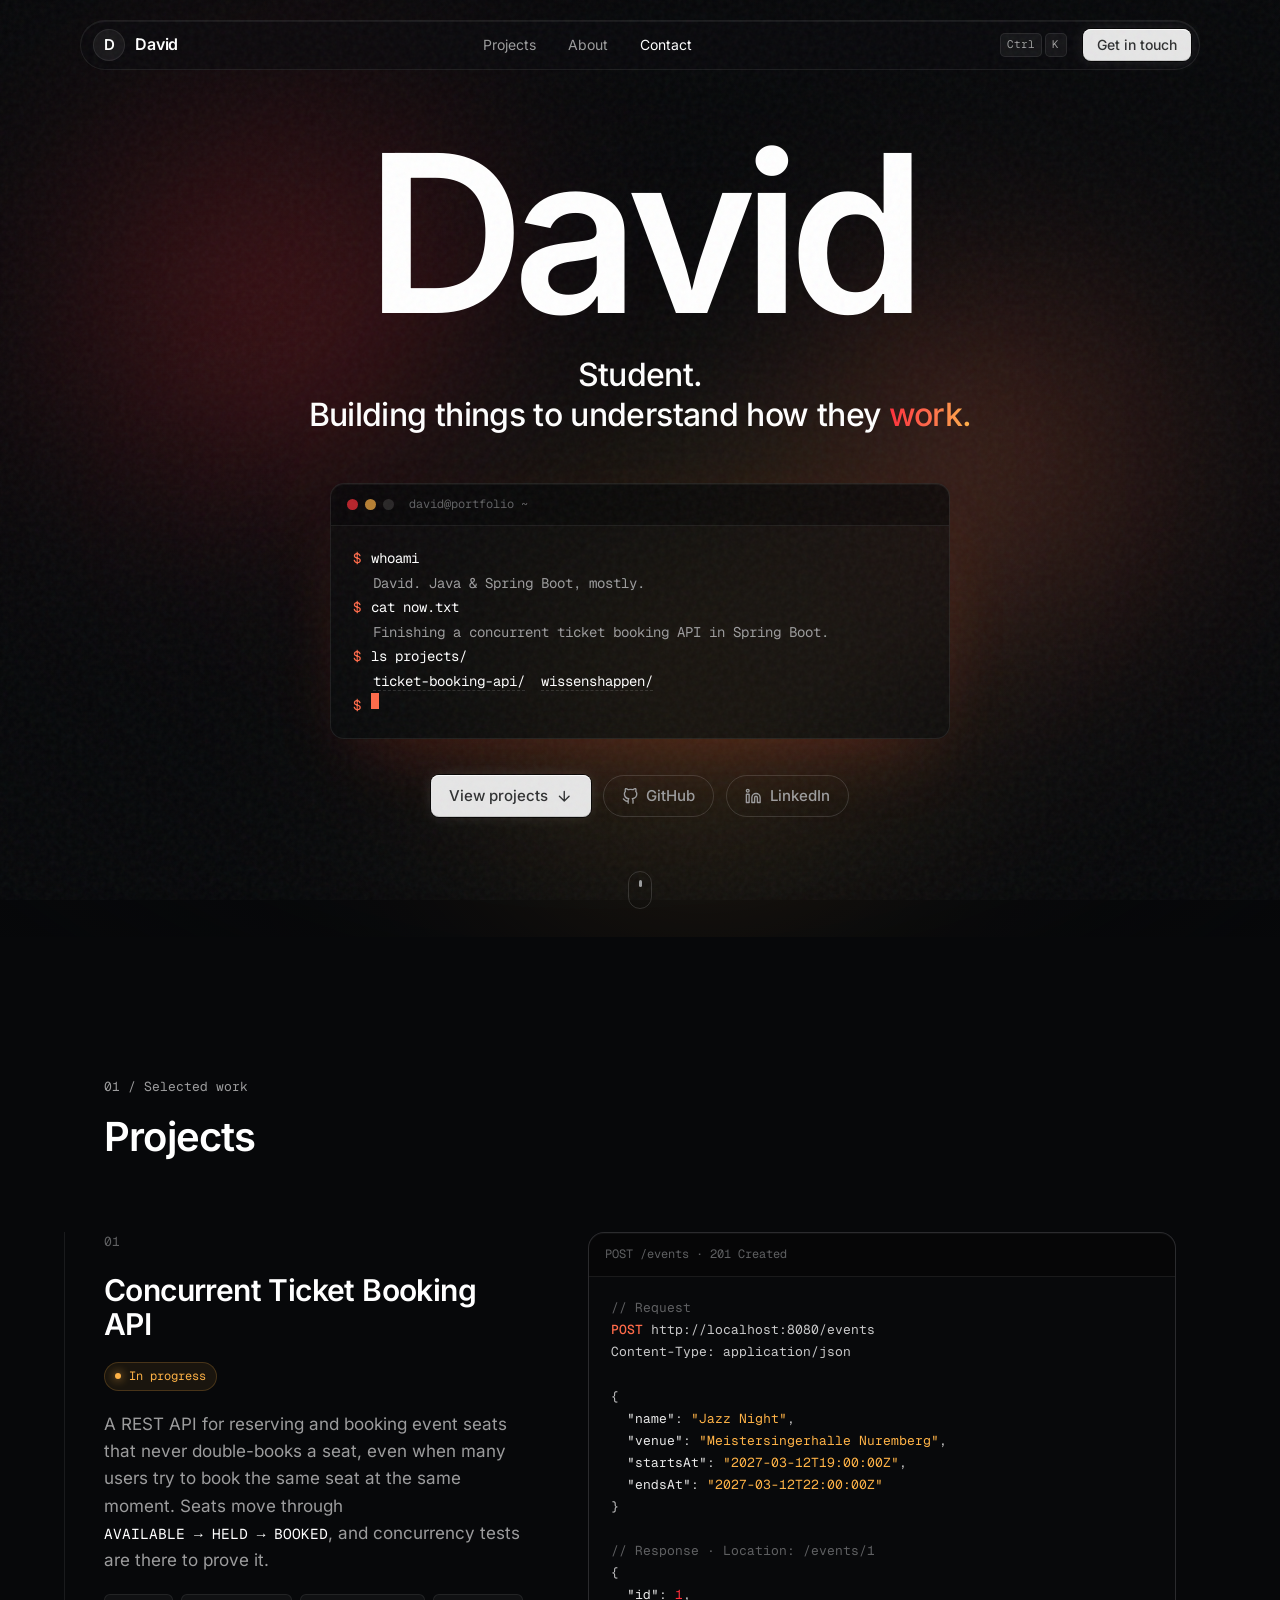
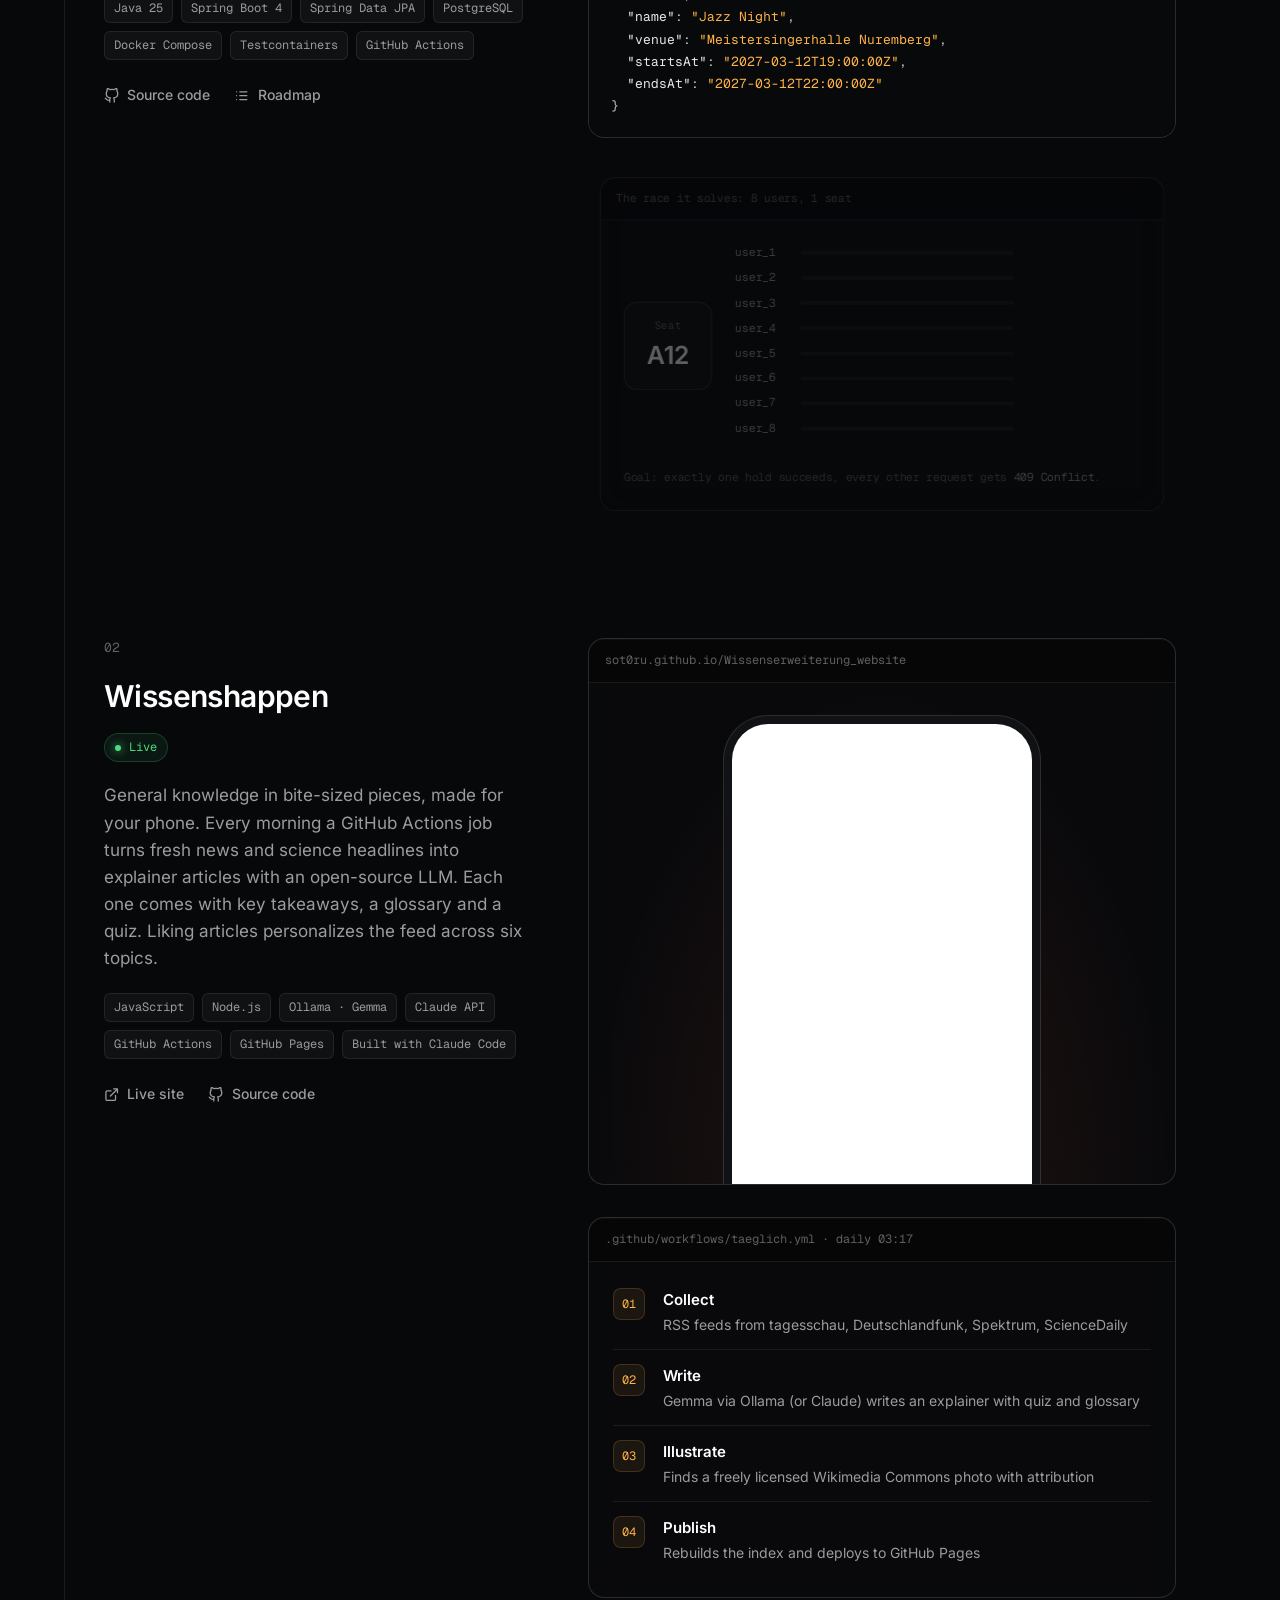
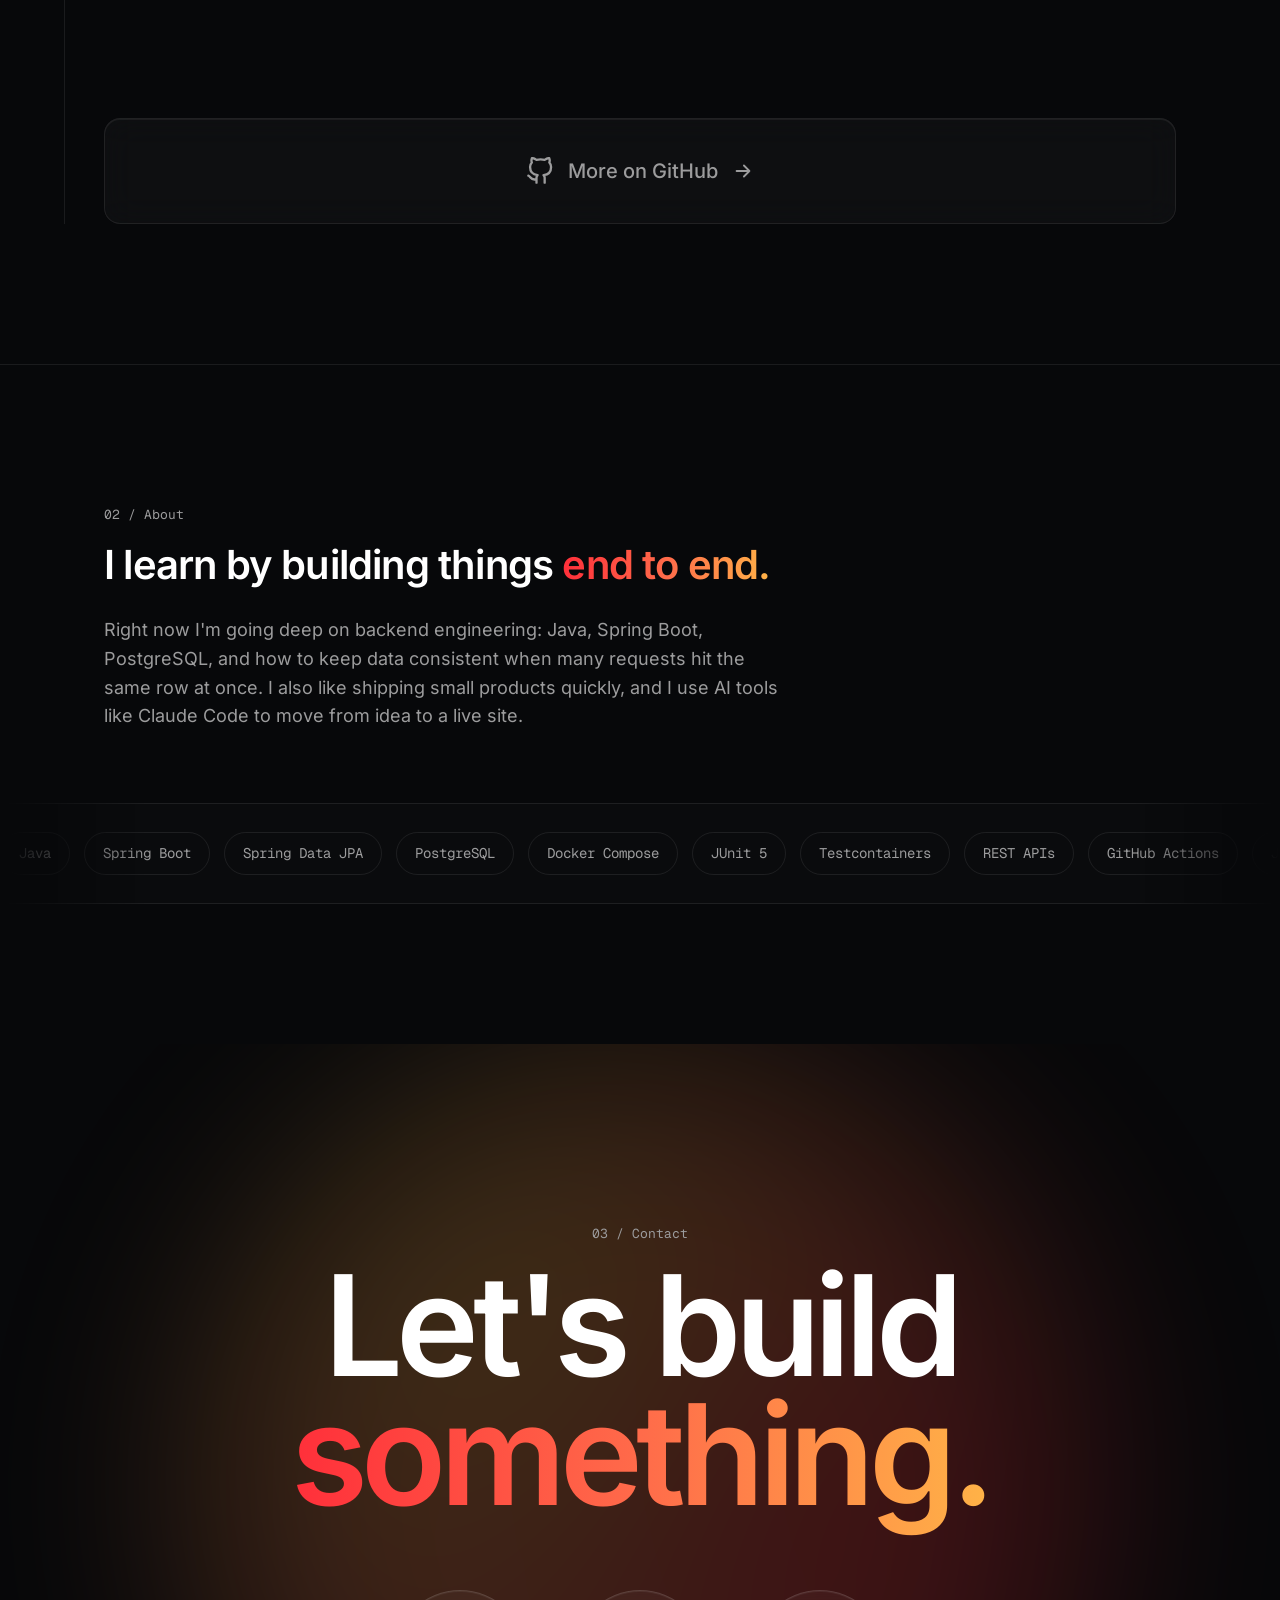
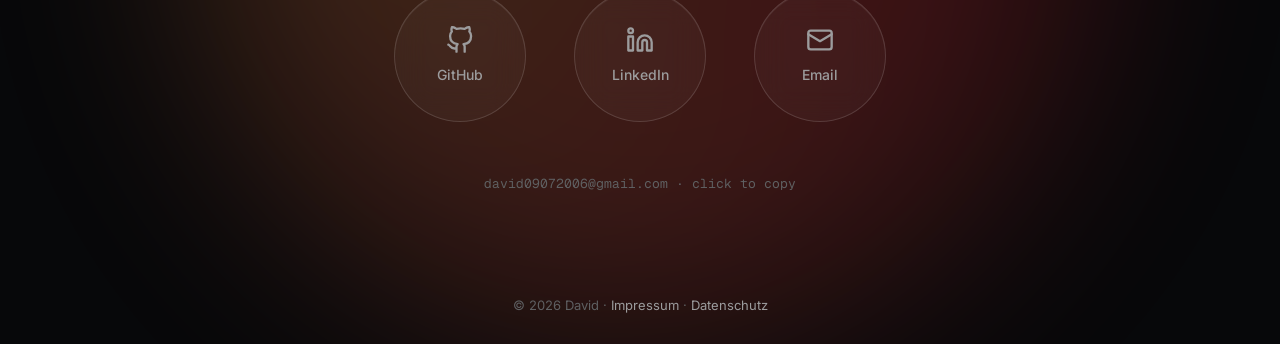
==== commit 017e009f: "Self-host fonts and add legal pages Serve Inter and Geist Mono locally so visitors no longer connect" ====
--- a/index.html
+++ b/index.html
@@ -7,9 +7,7 @@
   <meta name="description" content="David builds backends and small products. Projects: a concurrent ticket booking API in Spring Boot and Wissenshappen, an AI-powered knowledge feed.">
   <meta name="theme-color" content="#07080a">
   <link rel="icon" href="favicon.svg" type="image/svg+xml">
-  <link rel="preconnect" href="https://fonts.googleapis.com">
-  <link rel="preconnect" href="https://fonts.gstatic.com" crossorigin>
-  <link href="https://fonts.googleapis.com/css2?family=Inter:wght@400;500;600&family=Geist+Mono:wght@400;500&display=swap" rel="stylesheet">
+  <link rel="preload" href="fonts/inter-latin-wght-normal.woff2" as="font" type="font/woff2" crossorigin>
   <link rel="stylesheet" href="styles.css">
   <script>document.documentElement.classList.add('js');</script>
 </head>
@@ -280,7 +278,11 @@
           david09072006@gmail.com <span data-copy-label>· click to copy</span>
         </button>
       </div>
-      <footer class="footer">© 2026 David</footer>
+      <footer class="footer">
+        © 2026 David <span aria-hidden="true">·</span>
+        <a href="impressum.html" lang="de">Impressum</a> <span aria-hidden="true">·</span>
+        <a href="datenschutz.html" lang="de">Datenschutz</a>
+      </footer>
     </section>
   </main>
 
--- a/styles.css
+++ b/styles.css
@@ -1,3 +1,21 @@
+/* ==========================================================================
+   Fonts (self-hosted, licenses in fonts/)
+   ========================================================================== */
+@font-face {
+  font-family: 'Inter';
+  src: url('fonts/inter-latin-wght-normal.woff2') format('woff2');
+  font-weight: 100 900;
+  font-style: normal;
+  font-display: swap;
+}
+@font-face {
+  font-family: 'Geist Mono';
+  src: url('fonts/geist-mono-latin-wght-normal.woff2') format('woff2');
+  font-weight: 100 900;
+  font-style: normal;
+  font-display: swap;
+}
+
 /* ==========================================================================
    Tokens
    ========================================================================== */
@@ -420,6 +438,23 @@
 .copy-mail:hover { color: var(--text-muted); background: var(--surface); }
 
 .footer { position: absolute; bottom: 28px; left: 0; right: 0; font-size: 13px; color: var(--text-dim); }
+.footer a { color: var(--text-muted); transition: color 0.2s; }
+.footer a:hover { color: var(--text); }
+
+/* ==========================================================================
+   Legal pages
+   ========================================================================== */
+.legal { max-width: 720px; margin: 0 auto; padding: 72px var(--gutter) 96px; color: var(--text-muted); }
+.legal__back { display: inline-flex; align-items: center; gap: 8px; font-size: 14px; color: var(--text-muted); transition: color 0.2s; }
+.legal__back:hover { color: var(--text); }
+.legal h1 { margin: 40px 0 16px; font-size: clamp(30px, 8vw, 40px); font-weight: 600; letter-spacing: -0.02em; line-height: 1.15; color: var(--text); }
+.legal h2 { margin: 40px 0 10px; font-size: 20px; font-weight: 600; letter-spacing: -0.01em; color: var(--text); }
+.legal p { margin-bottom: 12px; }
+.legal ul { margin-bottom: 12px; padding-left: 20px; list-style: disc; }
+.legal a:not(.legal__back) { color: var(--text); border-bottom: 1px solid var(--border-strong); overflow-wrap: anywhere; transition: border-color 0.2s; }
+.legal a:not(.legal__back):hover { border-color: var(--coral); }
+.legal__lead { font-size: 18px; }
+.legal__stand { margin-top: 40px; font-size: 13px; color: var(--text-dim); }
 
 /* ==========================================================================
    Reveal on scroll
